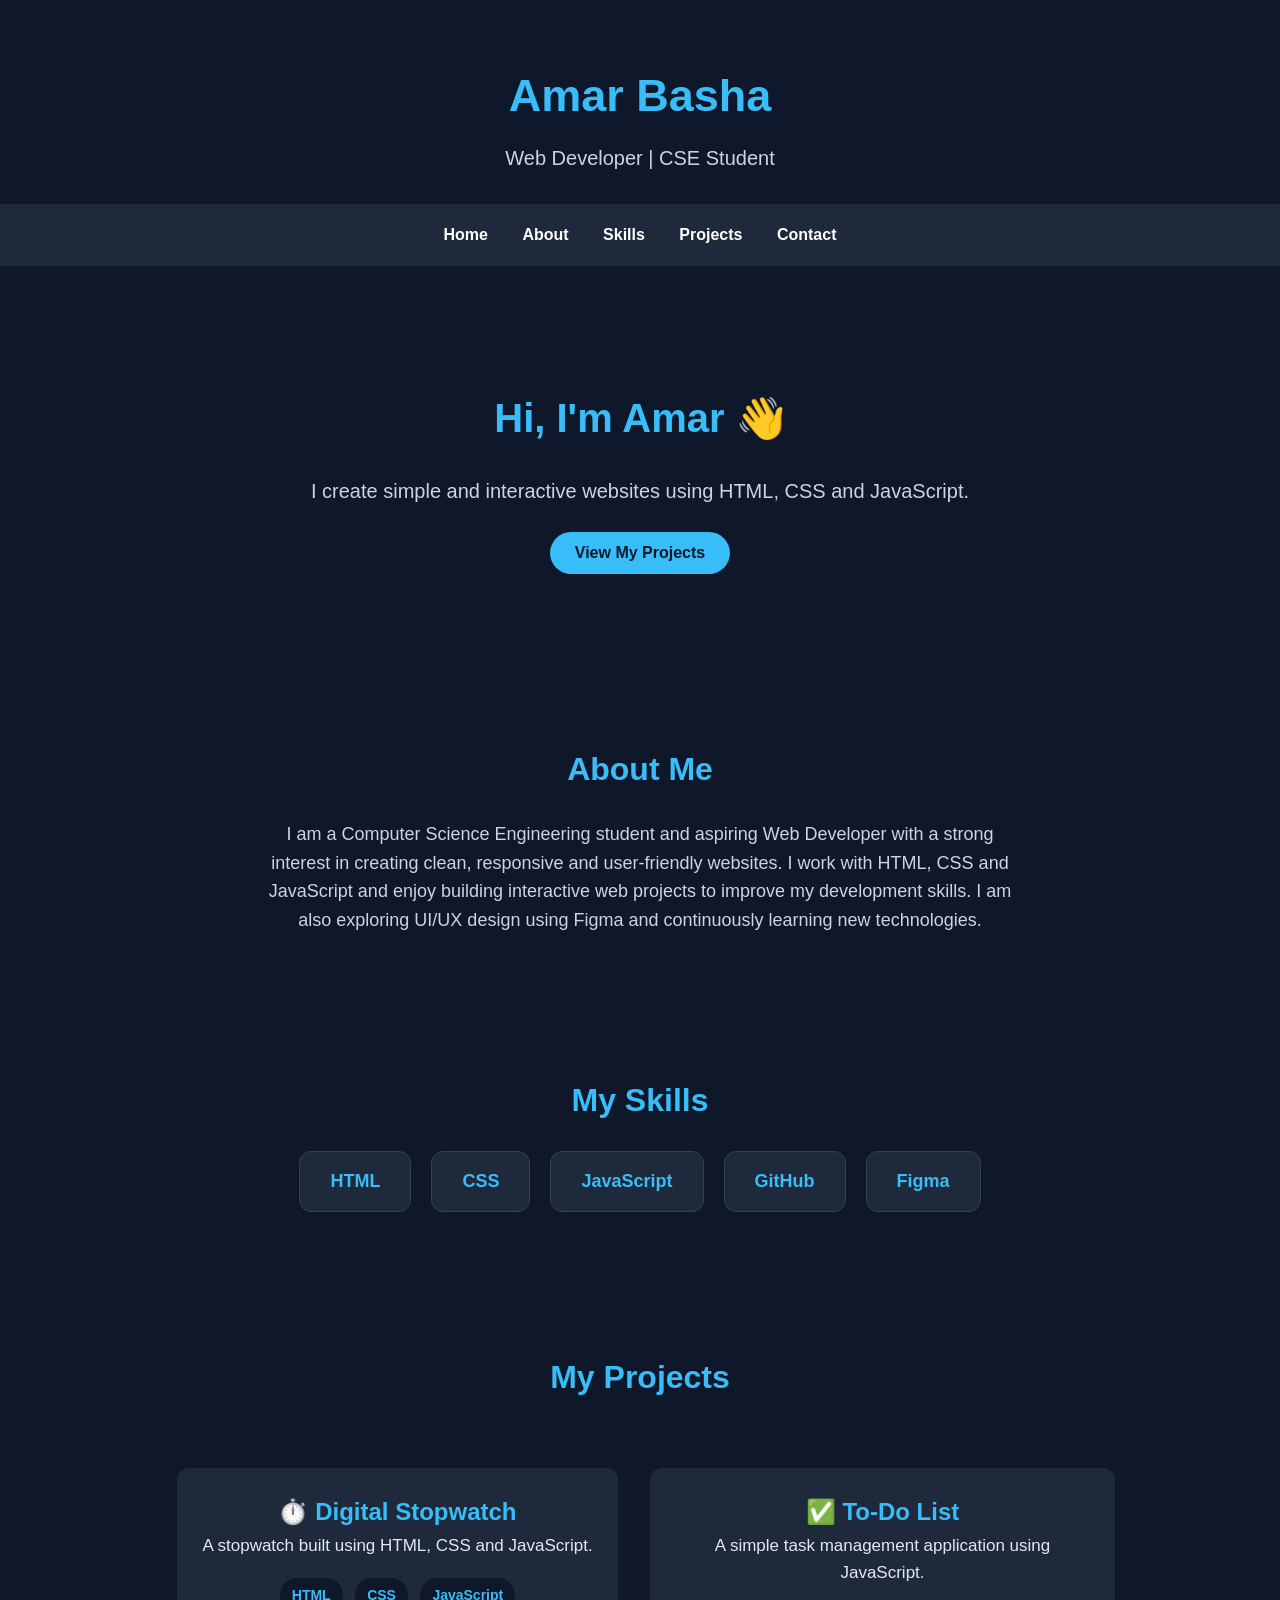
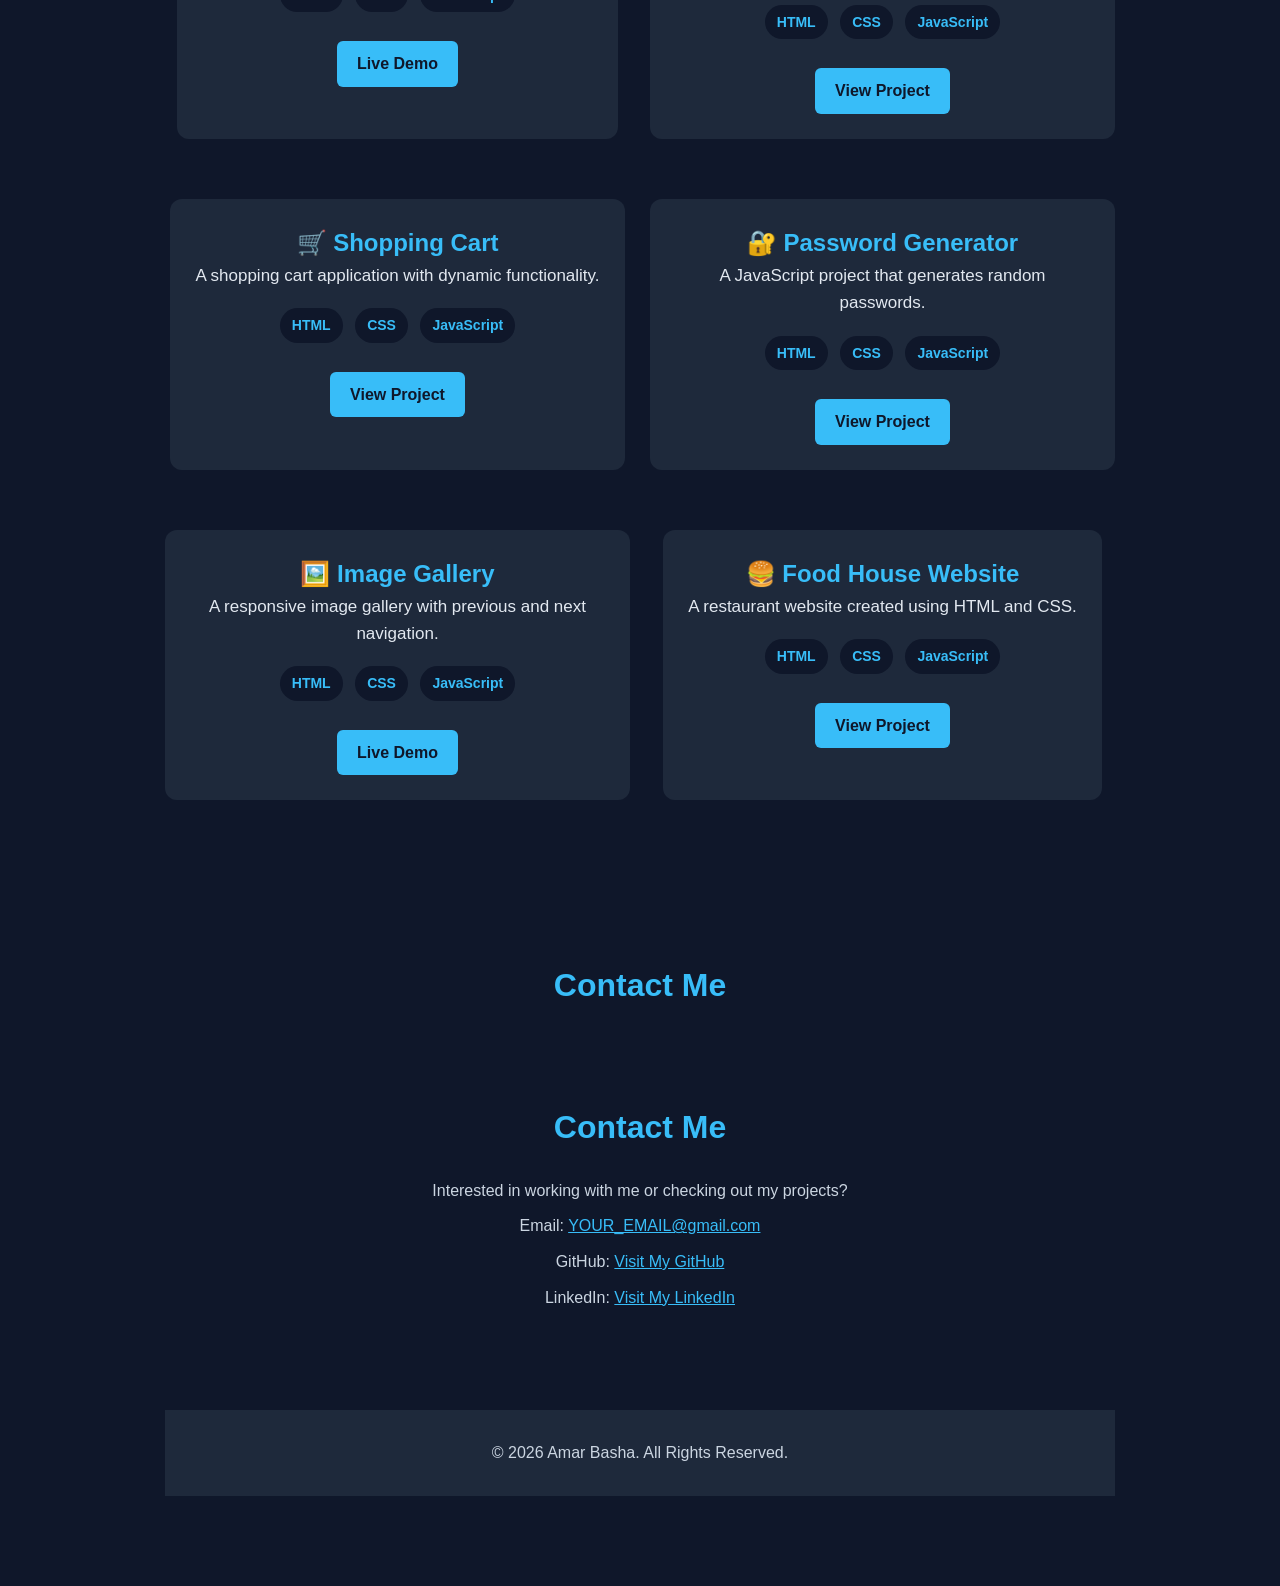
==== index.html @ e3acf469 "Update index.html" ====
<!DOCTYPE html>
<html>

<head>
    <title>Amar Basha | Web Developer</title>
    <link rel="stylesheet" href="style.css">
</head>

<body>

    <header>
        <h1>Amar Basha</h1>
        <p>Web Developer | CSE Student</p>
    </header>

    <nav>
        <a href="#home">Home</a>
        <a href="#about">About</a>
        <a href="#skills">Skills</a>
        <a href="#projects">Projects</a>
        <a href="#contact">Contact</a>
    </nav>

    <section id="home">
        <h2>Hi, I'm Amar 👋</h2>
        <p>I create simple and interactive websites using HTML, CSS and JavaScript.</p>
        <a href="#projects">
            <button>View My Projects</button>
        </a>
    </section>

    <section id="about">
        <h2>About Me</h2>
        <p>
            I am a Computer Science Engineering student and aspiring Web Developer
            with a strong interest in creating clean, responsive and user-friendly
            websites. I work with HTML, CSS and JavaScript and enjoy building
            interactive web projects to improve my development skills.
            I am also exploring UI/UX design using Figma and continuously learning
            new technologies.
        </p>
    </section>

    <section id="skills">
        <h2>My Skills</h2>

        <div class="skills">
            <p>HTML</p>
            <p>CSS</p>
            <p>JavaScript</p>
            <p>GitHub</p>
            <p>Figma</p>
        </div>
    </section>

    <section id="projects">
        <h2>My Projects</h2>

        <div class="project">
            <h3>⏱️ Digital Stopwatch</h3>
            <p>A stopwatch built using HTML, CSS and JavaScript.</p>

        <div class="tech">
            <span>HTML</span>
            <span>CSS</span>
            <span>JavaScript</span>
        </div>

            <a href="https://amarbashashaik521-max.github.io/stopwatch-js/" target="_blank">
                Live Demo
            </a>
        </div>

        <div class="project">
            <h3>✅ To-Do List</h3>
            <p>A simple task management application using JavaScript.</p>
            <div class="tech">
                    <span>HTML</span>
                   <span>CSS</span>
                    <span>JavaScript</span>
            </div>
            <a href="https://github.com/amarbashashaik521-max/todo-list-app" target="_blank">
                View Project
            </a>
        </div>

        <div class="project">
            <h3>🛒 Shopping Cart</h3>
            <p>A shopping cart application with dynamic functionality.</p>
        <div class="tech">
            <span>HTML</span>
            <span>CSS</span>
            <span>JavaScript</span>
        </div>
            <a href="https://github.com/amarbashashaik521-max/shopping-cart-js" target="_blank">
                View Project
            </a>
        </div>

        <div class="project">
            <h3>🔐 Password Generator</h3>
            <p>A JavaScript project that generates random passwords.</p>
            <div class="tech">
                <span>HTML</span>
                <span>CSS</span>
                <span>JavaScript</span>
            </div>
            <a href="https://github.com/amarbashashaik521-max/password-generator-js" target="_blank">
                View Project
            </a>
        </div>

        <div class="project">
            <h3>🖼️ Image Gallery</h3>
            <p>A responsive image gallery with previous and next navigation.</p>
            <div class="tech">
                <span>HTML</span>
                <span>CSS</span>
                <span>JavaScript</span>
            </div>
        <a href="https://amarbashashaik521-max.github.io/image-gallery-js/" target="_blank">
            Live Demo
        </a>
        </div>

        <div class="project">
            <h3>🍔 Food House Website</h3>
            <p>A restaurant website created using HTML and CSS.</p>
            <div class="tech">
                <span>HTML</span>
                <span>CSS</span>
                <span>JavaScript</span>
            </div>
            <a href="https://github.com/amarbashashaik521-max/food-house-website" target="_blank">
                View Project
            </a>
        </div>

    </section>

    <section id="contact">
        <h2>Contact Me</h2>

        <section id="contact">
        <h2>Contact Me</h2>

         <p>
            Interested in working with me or checking out my projects?
        </p>
        <p>
            Email:
                <a href="mailto:YOUR_EMAIL@gmail.com">
                    YOUR_EMAIL@gmail.com
                </a>
         </p>

        <p>
            GitHub:
            <a href="https://github.com/amarbashashaik521-max"
               target="_blank"
               rel="noopener noreferrer">
                Visit My GitHub
            </a>
        </p>

        <p>
            LinkedIn:
            <a href="https://www.linkedin.com/in/amar-basha-shaik-273259362/" target="_blank">
                Visit My LinkedIn
            </a>
        </p>
</section>
    <footer>
        <p>© 2026 Amar Basha. All Rights Reserved.</p>
    </footer>

</body>

</html>
---- style.css ----
* {
    margin: 0;
    padding: 0;
    box-sizing: border-box;
}

html {
    scroll-behavior: smooth;
}

body {
    font-family: Arial, sans-serif;
    background-color: #0f172a;
    color: #f8fafc;
    line-height: 1.6;
}



header {
    text-align: center;
    padding: 60px 20px 30px;
}

header h1 {
    font-size: 45px;
    color: #38bdf8;
}

header p {
    font-size: 20px;
    color: #cbd5e1;
    margin-top: 10px;
}



nav {
    text-align: center;
    background-color: #1e293b;
    padding: 18px;
    position: sticky;
    top: 0;
}

nav a {
    color: white;
    text-decoration: none;
    margin: 0 15px;
    font-weight: bold;
}

nav a:hover {
    color: #38bdf8;
}



section {
    max-width: 1000px;
    margin: 40px auto;
    padding: 50px 25px;
}

section h2 {
    text-align: center;
    color: #38bdf8;
    font-size: 32px;
    margin-bottom: 25px;
}


#home {
    text-align: center;
    padding-top: 80px;
    padding-bottom: 80px;
}

#home h2 {
    font-size: 40px;
}

#home p {
    font-size: 20px;
    color: #cbd5e1;
    margin-bottom: 25px;
}

button {
    background-color: #38bdf8;
    color: #0f172a;
    border: none;
    padding: 12px 25px;
    border-radius: 25px;
    font-size: 16px;
    cursor: pointer;
    font-weight: bold;
}

button:hover {
    background-color: #7dd3fc;
}



#about p {
    text-align: center;
    max-width: 750px;
    margin: auto;
    color: #cbd5e1;
    font-size: 18px;
}

/* Skills */

.skills {
    display: flex;
    justify-content: center;
    gap: 20px;
    flex-wrap: wrap;
}

.skills p {
    background-color: #1e293b;
    color: #38bdf8;
    padding: 15px 30px;
    border-radius: 12px;
    border: 1px solid #334155;
    font-size: 18px;
    font-weight: bold;
    transition: 0.3s;
}

.skills p:hover {
    transform: translateY(-5px);
}


#projects {
    display: grid;
    grid-template-columns: repeat(2, 1fr);
    gap: 20px;
}

#projects h2 {
    grid-column: 1 / -1;
}

.project {
    background-color: #1e293b;
    padding: 25px;
    margin: 20px auto;
    border-radius: 12px;
    max-width: 700px;
    text-align: center;
}

.project h3 {
    color: #38bdf8;
    font-size: 24px;
}

.project p {
    color: #e2e8f0;
    font-size: 17px;
    line-height: 1.6;
}

.project a {
    display: inline-block;
    background-color: #38bdf8;
    color: #0f172a;
    padding: 10px 20px;
    margin-top: 10px;
    border-radius: 6px;
    text-decoration: none;
    font-weight: bold;
}

.project a:hover {
    background-color: white;
}


#contact {
    text-align: center;
}

#contact p {
    margin: 10px;
    color: #cbd5e1;
}

#contact a {
    color: #38bdf8;
}



footer {
    text-align: center;
    background-color: #1e293b;
    padding: 20px;
    margin-top: 40px;
    color: #94a3b8;
}



@media (max-width: 700px) {

    nav a {
        margin: 5px;
        display: inline-block;
    }

    header h1 {
        font-size: 35px;
    }

    #projects {
        grid-template-columns: 1fr;
    }

    #home h2 {
        font-size: 30px;
    }
}
.tech {
    margin: 15px 0;
}

.tech span {
    display: inline-block;
    background-color: #0f172a;
    color: #38bdf8;
    padding: 6px 12px;
    margin: 4px;
    border-radius: 20px;
    font-size: 14px;
    font-weight: bold;
}
html {
    scroll-behavior: smooth;
}
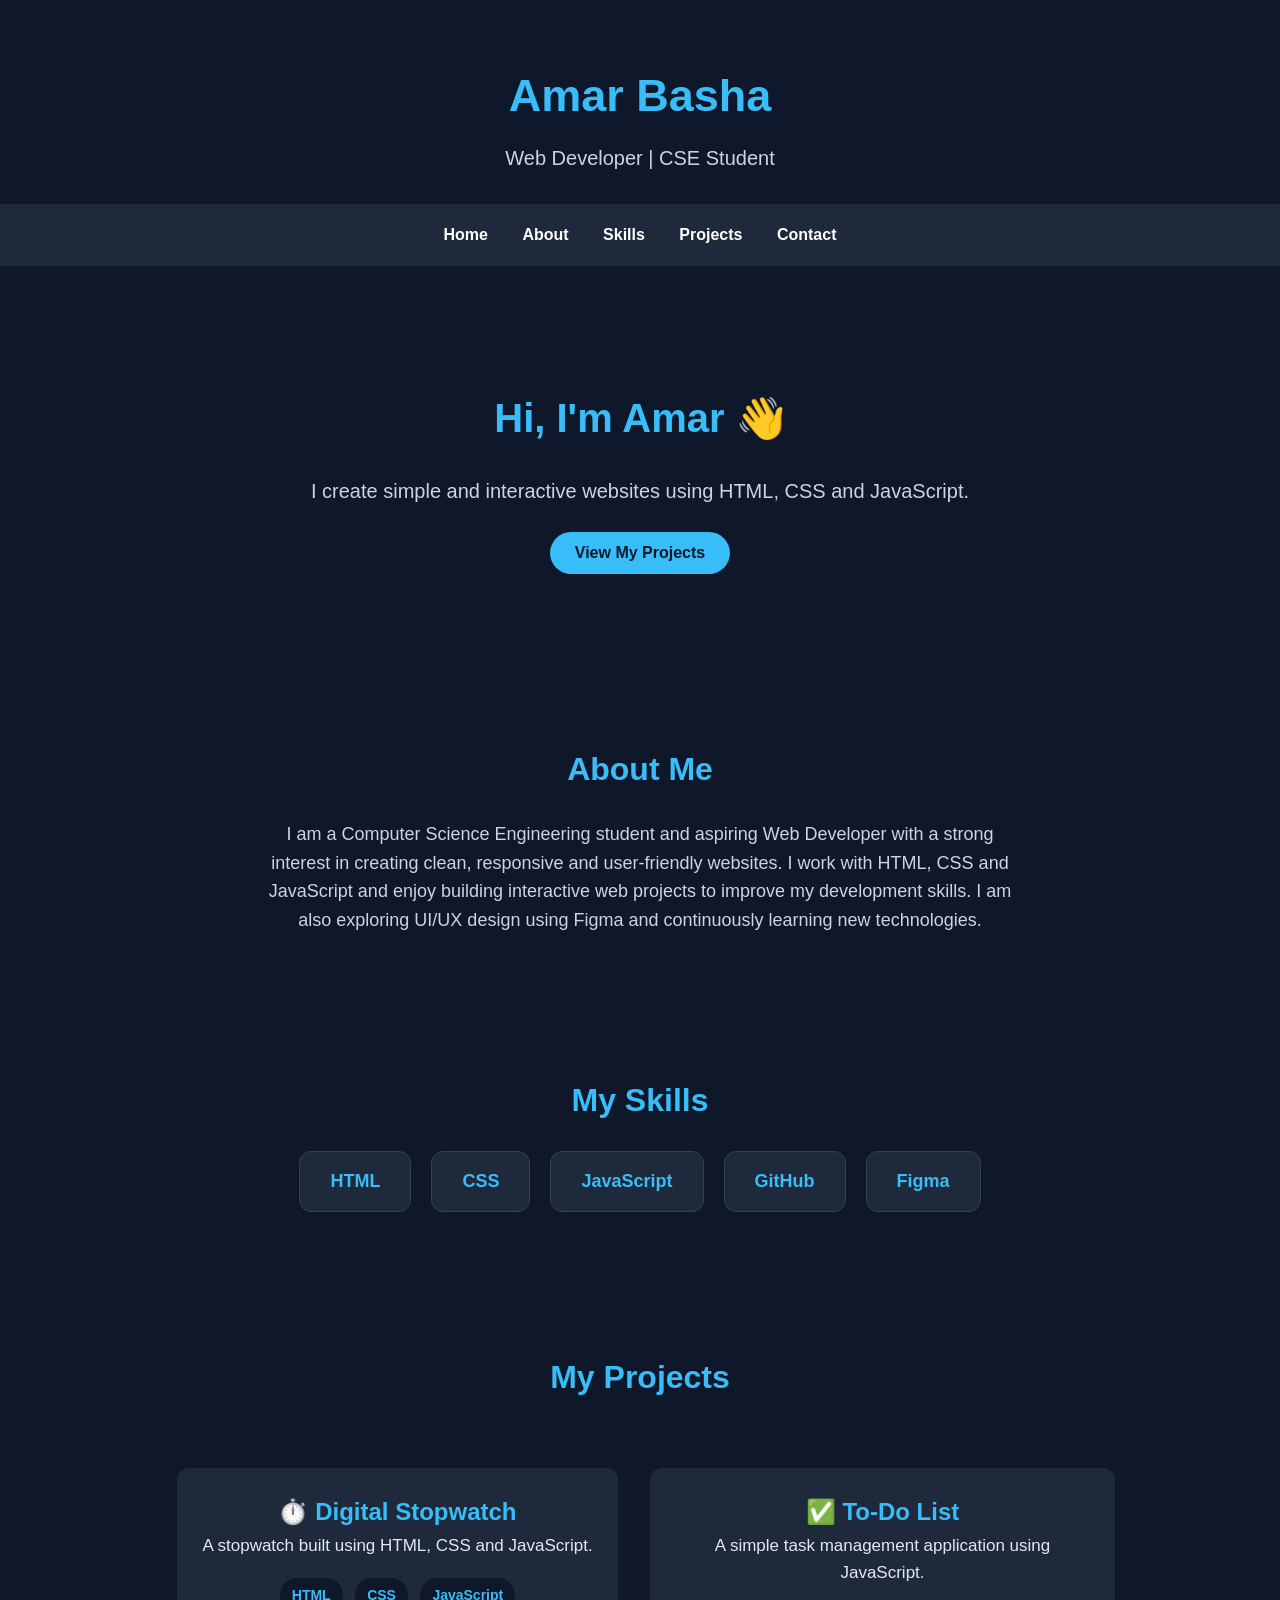
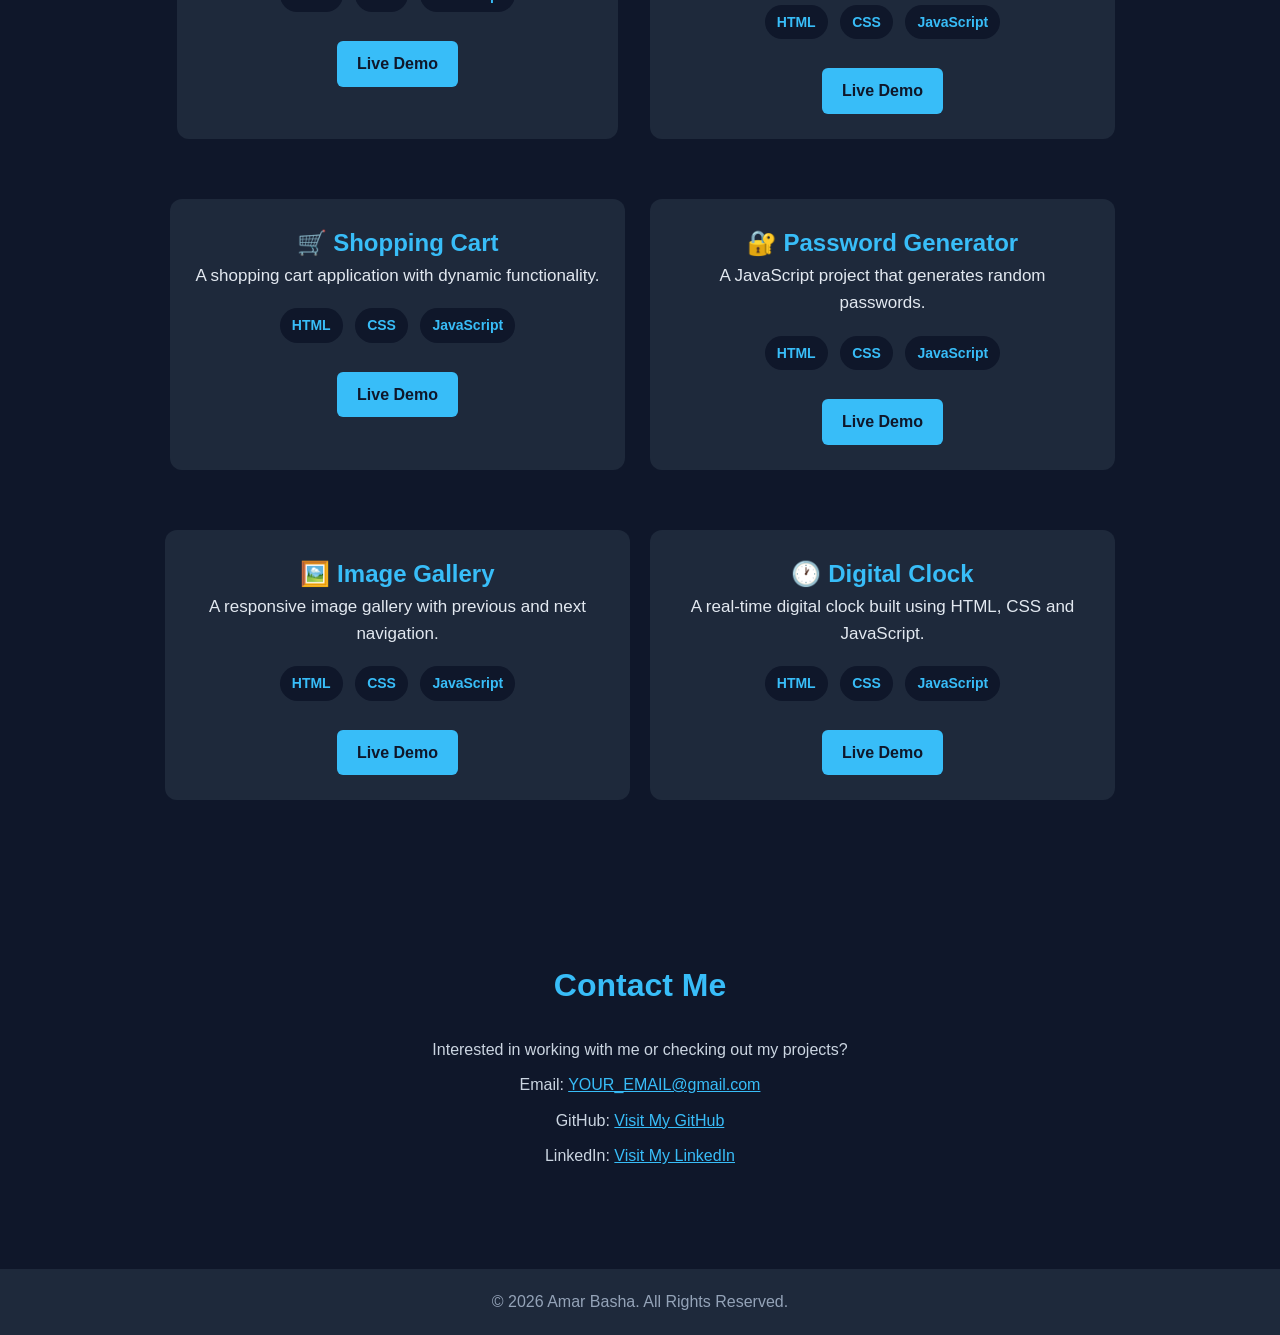
==== commit 336bf7a0: "Update index.html" ====
--- a/index.html
+++ b/index.html
@@ -80,7 +80,7 @@
                     <span>JavaScript</span>
             </div>
             <a href="https://github.com/amarbashashaik521-max/todo-list-app" target="_blank">
-                View Project
+                Live Demo
             </a>
         </div>
 
@@ -93,7 +93,7 @@
             <span>JavaScript</span>
         </div>
             <a href="https://github.com/amarbashashaik521-max/shopping-cart-js" target="_blank">
-                View Project
+                Live Demo
             </a>
         </div>
 
@@ -106,7 +106,7 @@
                 <span>JavaScript</span>
             </div>
             <a href="https://github.com/amarbashashaik521-max/password-generator-js" target="_blank">
-                View Project
+                Live Demo
             </a>
         </div>
 
@@ -124,15 +124,15 @@
         </div>
 
         <div class="project">
-            <h3>🍔 Food House Website</h3>
-            <p>A restaurant website created using HTML and CSS.</p>
+            <h3>🕐 Digital Clock</h3>
+            <p>A real-time digital clock built using HTML, CSS and JavaScript.</p>
             <div class="tech">
                 <span>HTML</span>
                 <span>CSS</span>
                 <span>JavaScript</span>
-            </div>
-            <a href="https://github.com/amarbashashaik521-max/food-house-website" target="_blank">
-                View Project
+            </div>           
+            <a href="YOUR_CLOCK_LIVE_DEMO_LINK" target="_blank">
+                Live Demo
             </a>
         </div>
 
@@ -140,10 +140,7 @@
 
     <section id="contact">
         <h2>Contact Me</h2>
-
-        <section id="contact">
-        <h2>Contact Me</h2>
-
+        
          <p>
             Interested in working with me or checking out my projects?
         </p>
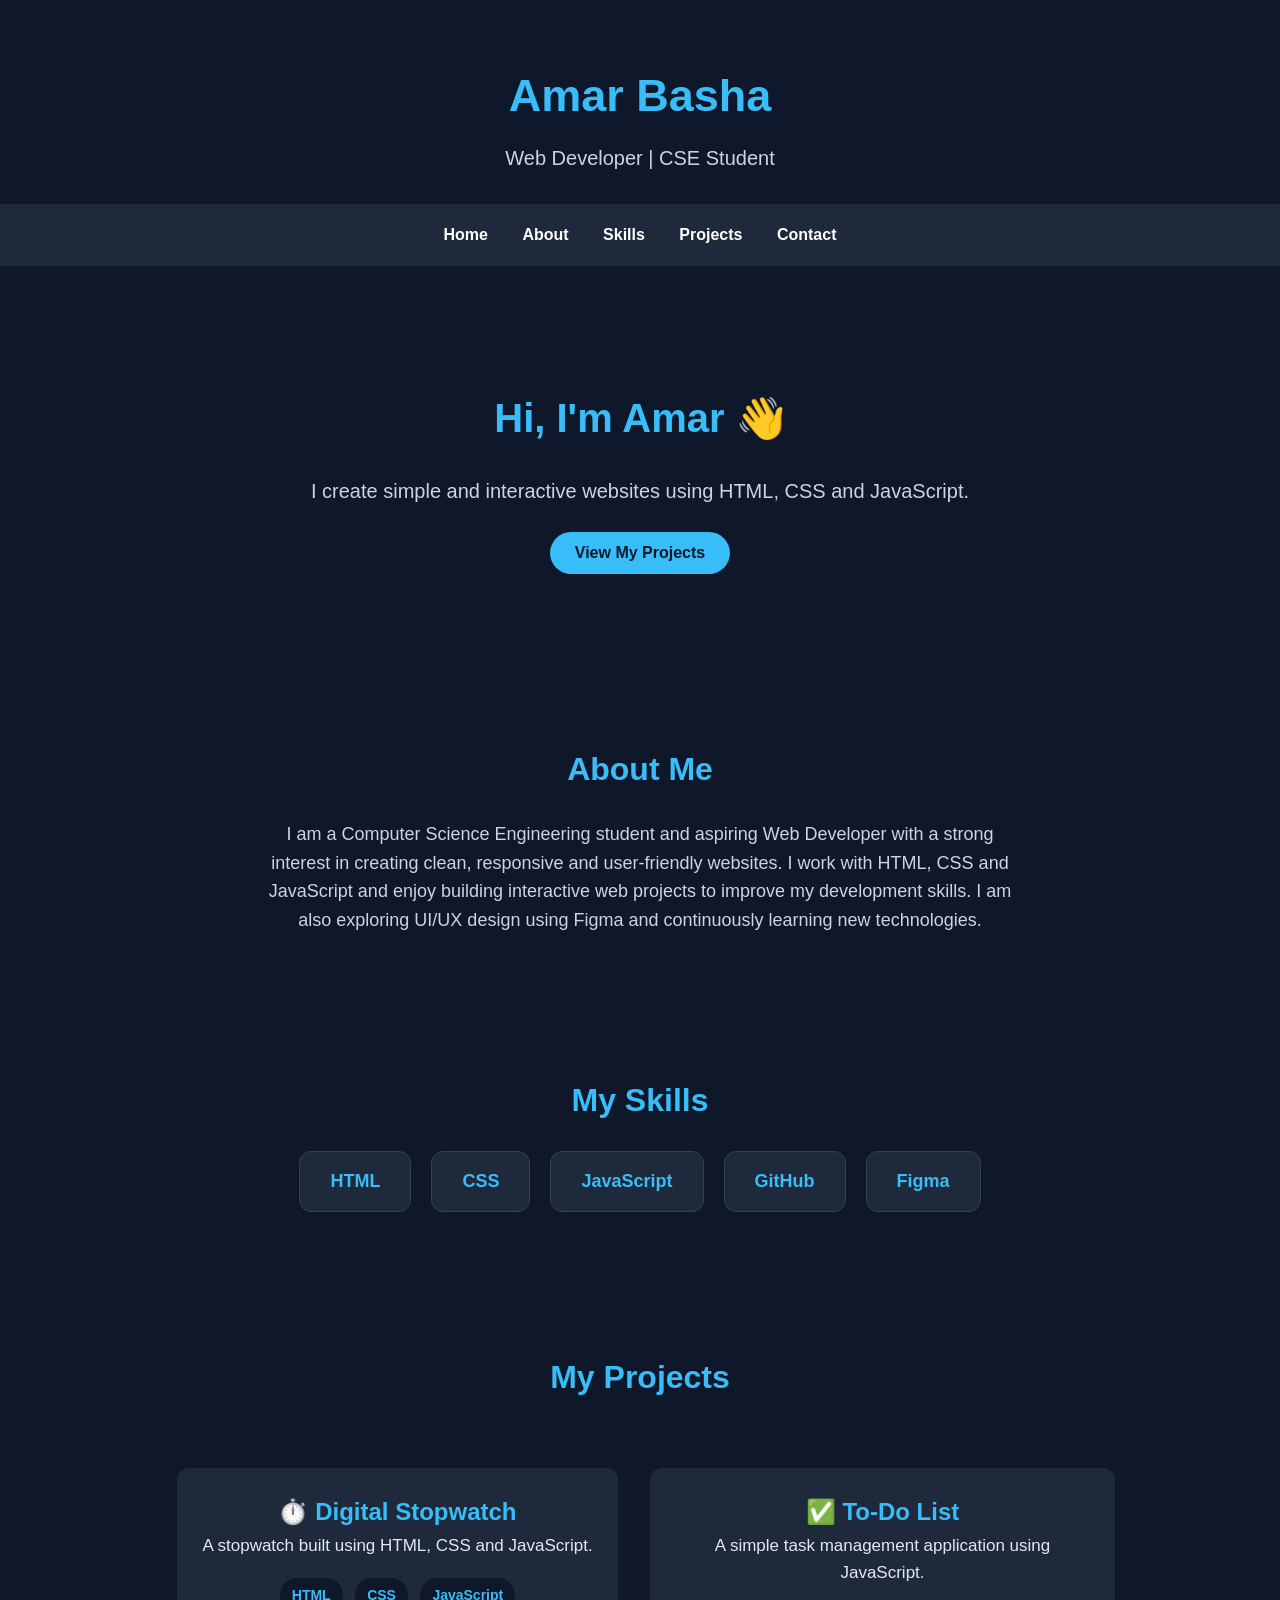
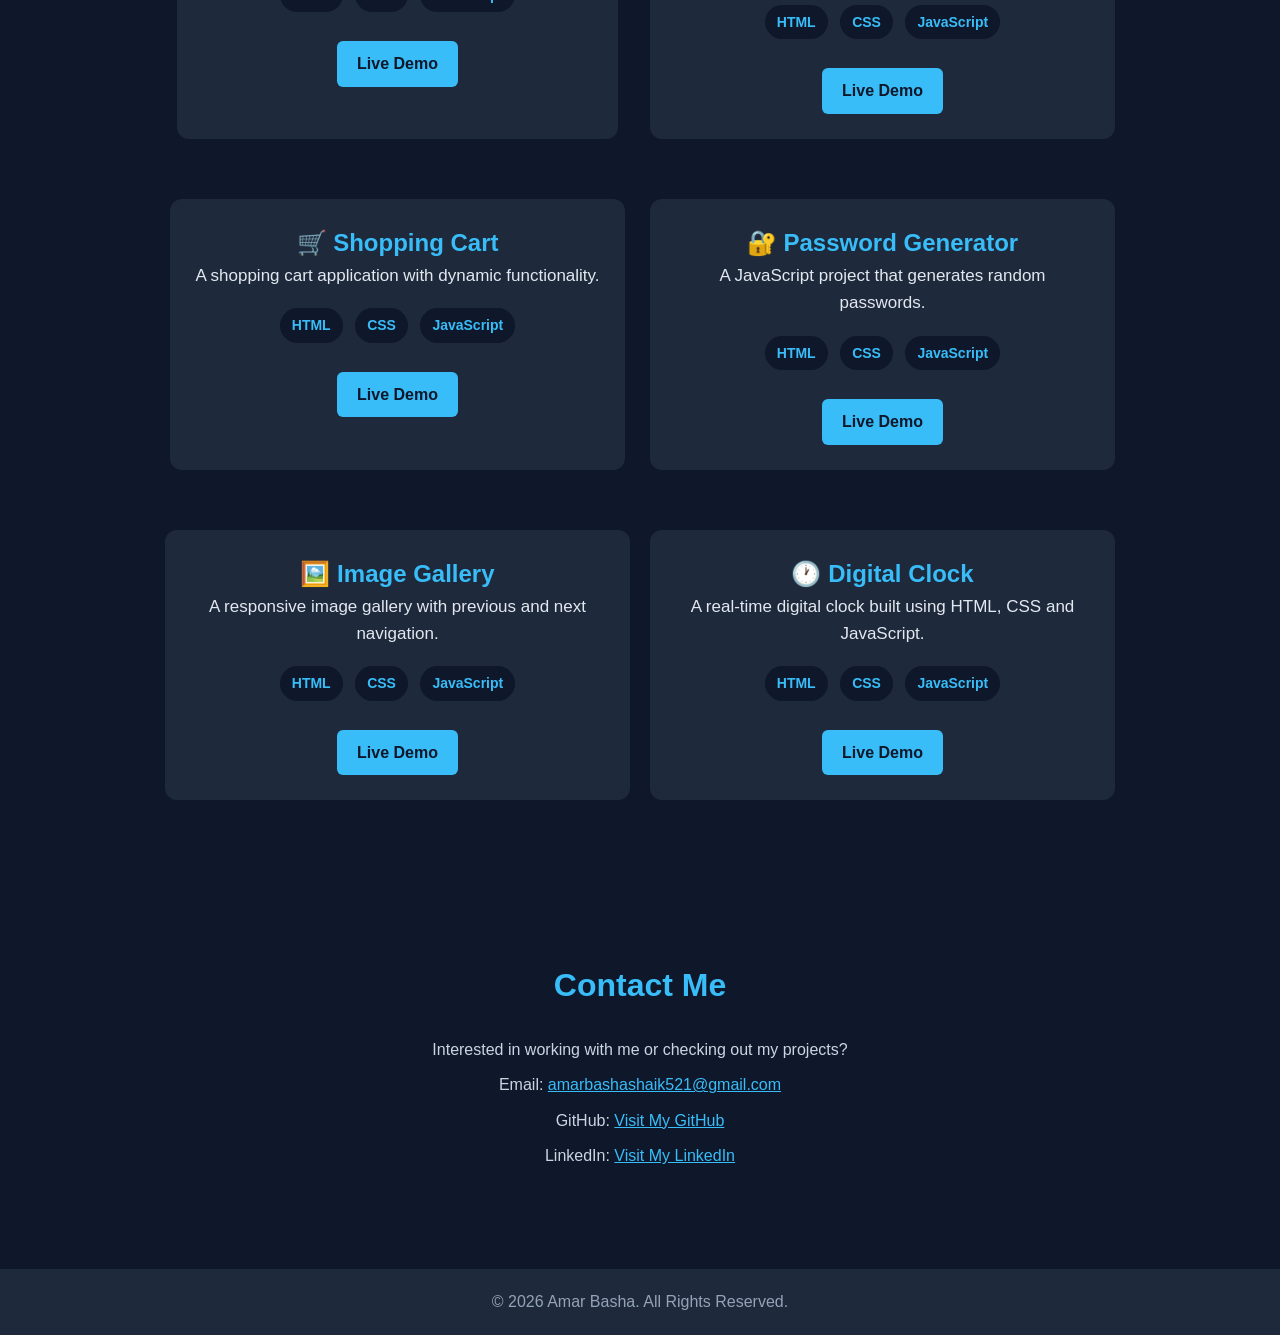
==== commit 11ec0f3c: "Update index.html" ====
--- a/index.html
+++ b/index.html
@@ -147,7 +147,7 @@
         <p>
             Email:
                 <a href="mailto:YOUR_EMAIL@gmail.com">
-                    YOUR_EMAIL@gmail.com
+                    amarbashashaik521@gmail.com
                 </a>
          </p>
 
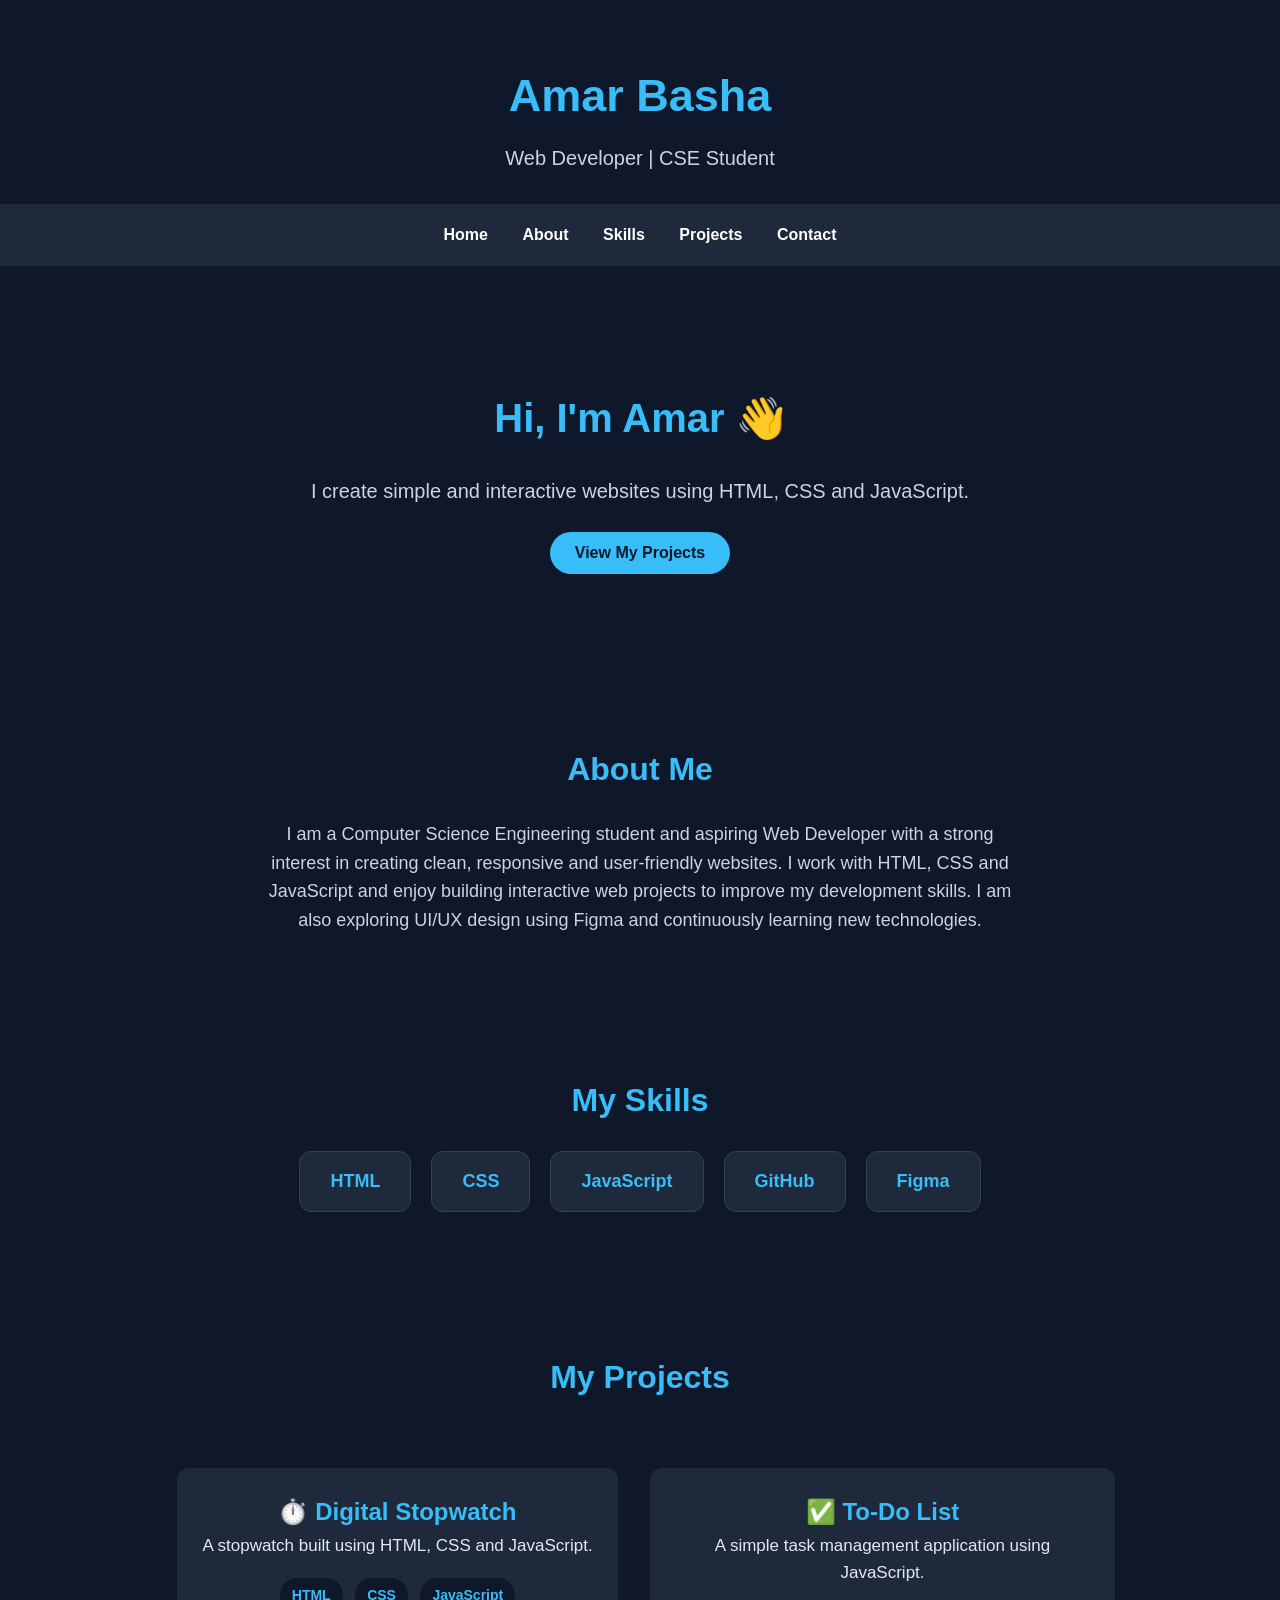
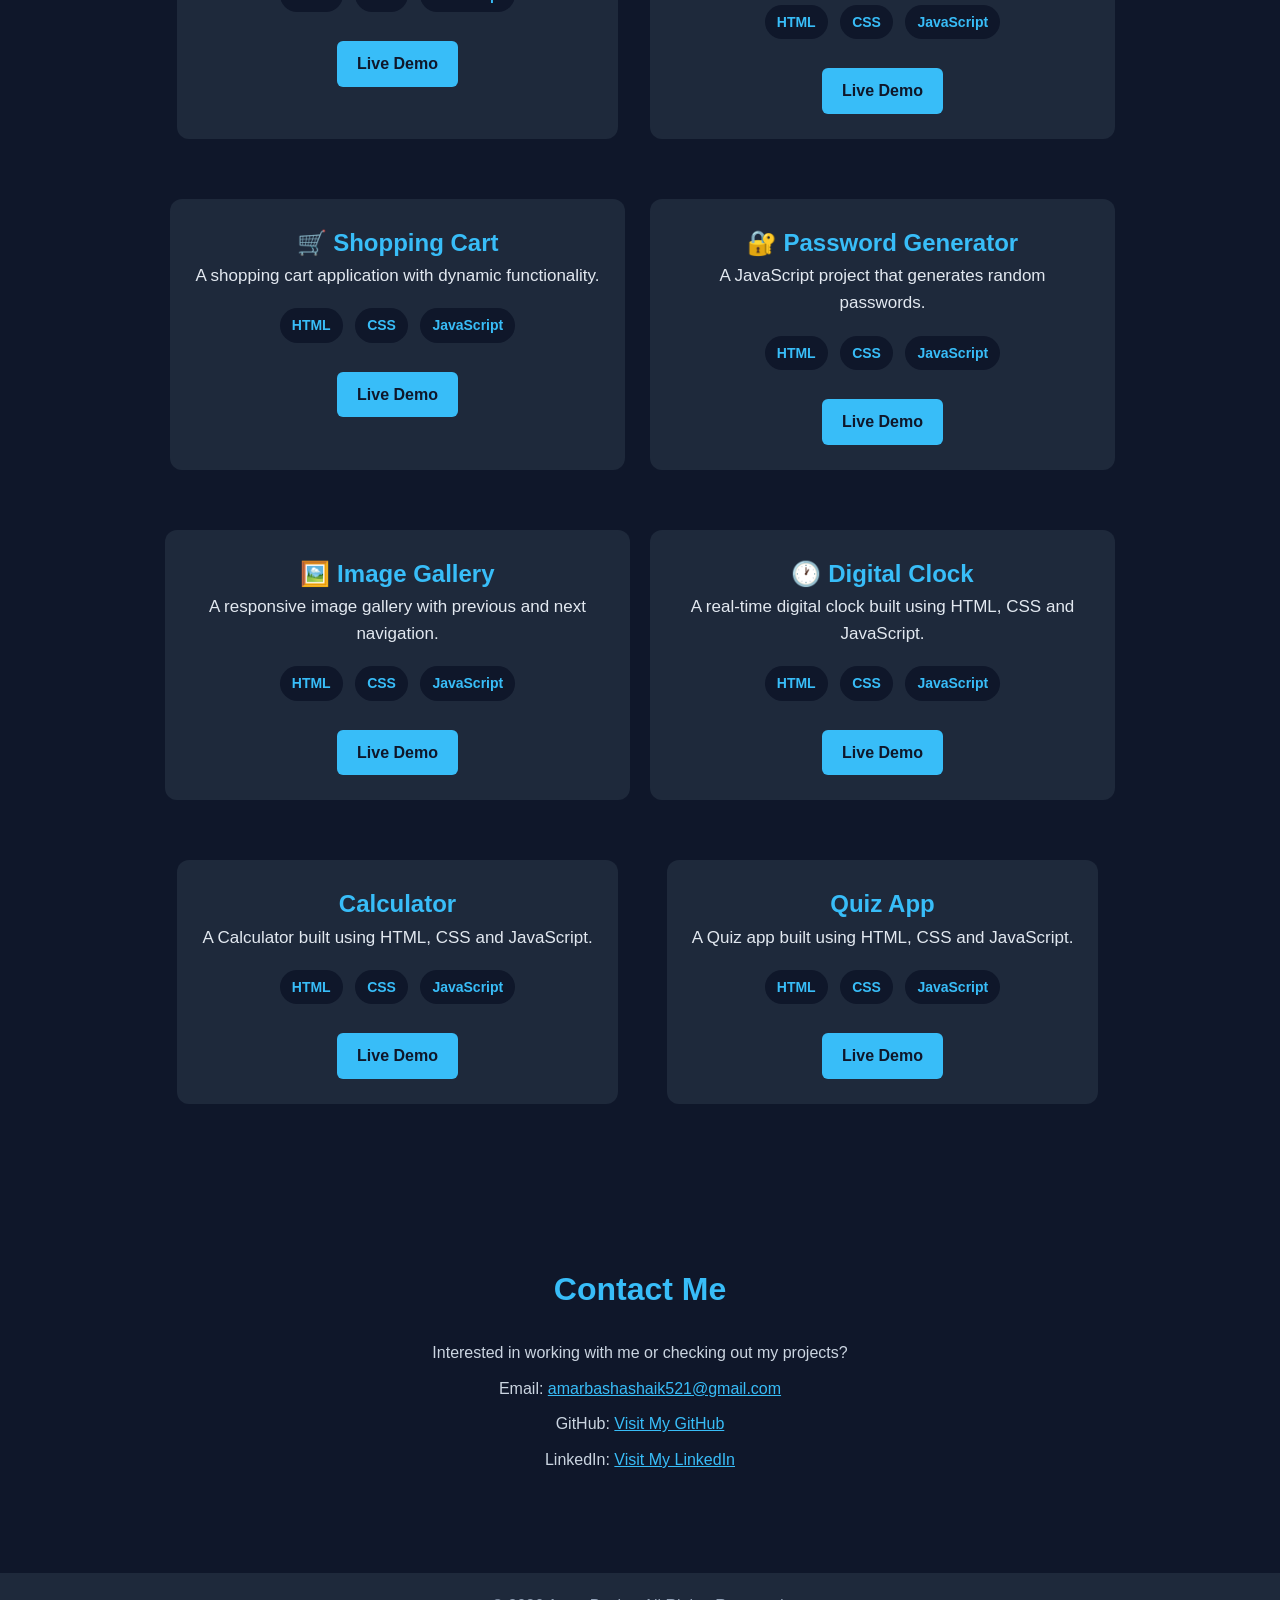
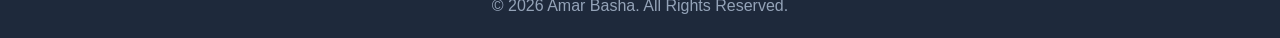
==== commit 5bc3313a: "Update index.html" ====
--- a/index.html
+++ b/index.html
@@ -79,7 +79,7 @@
                    <span>CSS</span>
                     <span>JavaScript</span>
             </div>
-            <a href="https://github.com/amarbashashaik521-max/todo-list-app" target="_blank">
+            <a href="https://amarbashashaik521-max.github.io/todo-list-app/" target="_blank">
                 Live Demo
             </a>
         </div>
@@ -92,7 +92,7 @@
             <span>CSS</span>
             <span>JavaScript</span>
         </div>
-            <a href="https://github.com/amarbashashaik521-max/shopping-cart-js" target="_blank">
+            <a href="https://amarbashashaik521-max.github.io/shopping-cart-js/" target="_blank">
                 Live Demo
             </a>
         </div>
@@ -105,7 +105,7 @@
                 <span>CSS</span>
                 <span>JavaScript</span>
             </div>
-            <a href="https://github.com/amarbashashaik521-max/password-generator-js" target="_blank">
+            <a href="https://amarbashashaik521-max.github.io/password-generator-js/" target="_blank">
                 Live Demo
             </a>
         </div>
@@ -131,7 +131,33 @@
                 <span>CSS</span>
                 <span>JavaScript</span>
             </div>           
-            <a href="YOUR_CLOCK_LIVE_DEMO_LINK" target="_blank">
+            <a href="https://amarbashashaik521-max.github.io/digital-clock-js/" target="_blank">
+                Live Demo
+            </a>
+        </div>
+
+	<div class="project">
+            <h3> Calculator </h3>
+            <p>A Calculator  built using HTML, CSS and JavaScript.</p>
+            <div class="tech">
+                <span>HTML</span>
+                <span>CSS</span>
+                <span>JavaScript</span>
+            </div>           
+            <a href="https://amarbashashaik521-max.github.io/simple-calculator-js/" target="_blank">
+                Live Demo
+            </a>
+        </div>
+	
+	<div class="project">
+            <h3> Quiz App</h3>
+            <p>A Quiz app  built using HTML, CSS and JavaScript.</p>
+            <div class="tech">
+                <span>HTML</span>
+                <span>CSS</span>
+                <span>JavaScript</span>
+            </div>           
+            <a href="https://github.com/amarbashashaik521-max/quiz-app" target="_blank">
                 Live Demo
             </a>
         </div>
